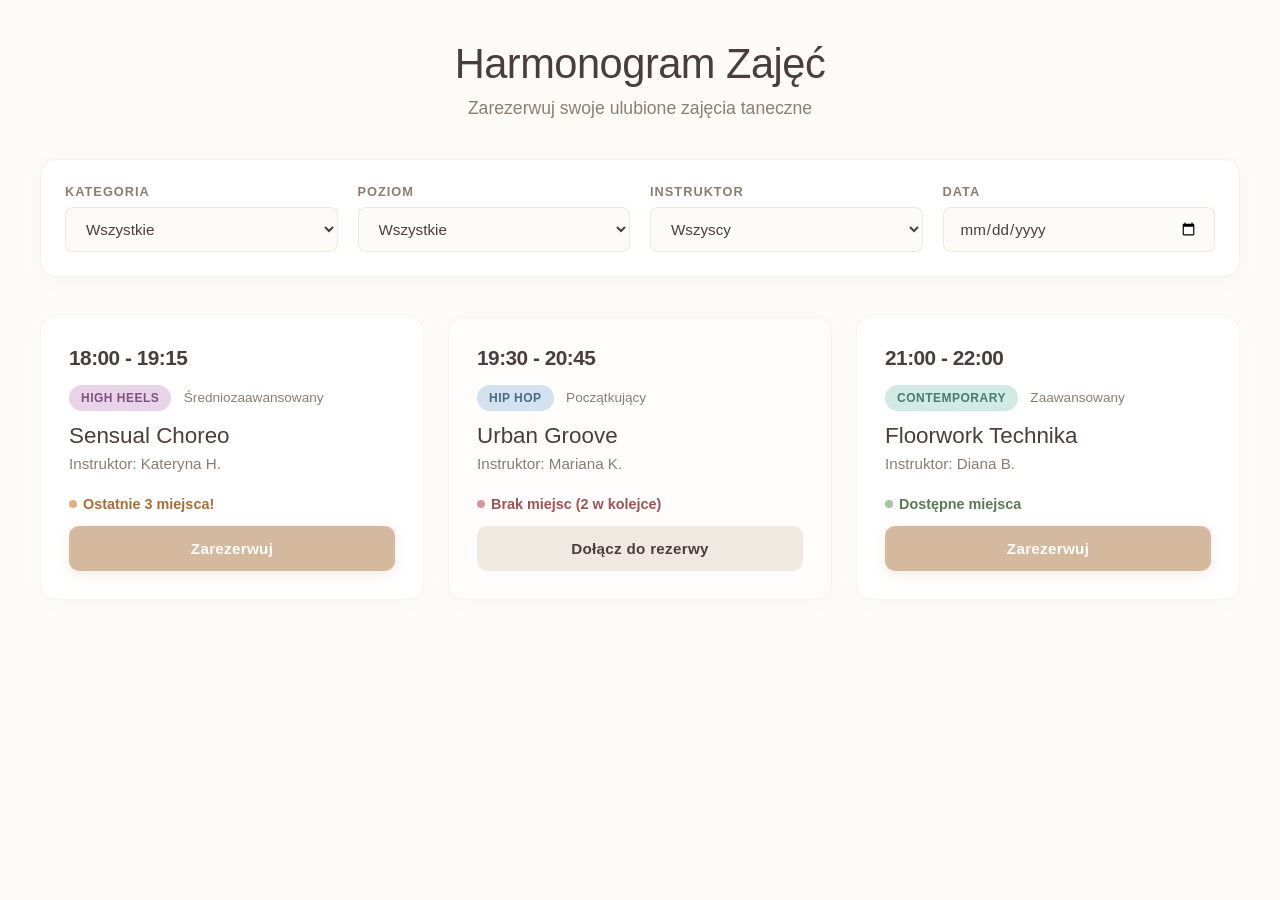
==== frontend/index.html @ f88805e5 "front" ====
<!DOCTYPE html>
<html lang="pl">

<head>
    <meta charset="UTF-8">
    <meta name="viewport" content="width=device-width, initial-scale=1.0">
    <title>Harmonogram Zajęć - Szkoła Tańca</title>
    <link rel="stylesheet" href="style.css">
</head>

<body>

    <div class="app-container">

        <header class="app-header">
            <h1>Harmonogram Zajęć</h1>
            <p>Zarezerwuj swoje ulubione zajęcia taneczne</p>
        </header>

        <section class="filters-section">
            <div class="filter-group">
                <label for="category">Kategoria</label>
                <select id="category">
                    <option value="">Wszystkie</option>
                    <option value="hiphop">Hip Hop</option>
                    <option value="heels">High Heels</option>
                    <option value="jazz">Modern Jazz</option>
                </select>
            </div>

            <div class="filter-group">
                <label for="level">Poziom</label>
                <select id="level">
                    <option value="">Wszystkie</option>
                    <option value="beg">Początkujący</option>
                    <option value="int">Średniozaawansowany</option>
                    <option value="adv">Zaawansowany</option>
                </select>
            </div>

            <div class="filter-group">
                <label for="instructor">Instruktor</label>
                <select id="instructor">
                    <option value="">Wszyscy</option>
                    <option value="1">Kateryna Hodyna</option>
                    <option value="2">Mariana Koliada</option>
                </select>
            </div>

            <div class="filter-group">
                <label for="date">Data</label>
                <input type="date" id="date">
            </div>
        </section>

        <main class="calendar-grid">

            <article class="dance-card">
                <div class="card-time">18:00 - 19:15</div>
                <div class="card-info">
                    <span class="badge badge-heels">High Heels</span>
                    <span class="level-text">Średniozaawansowany</span>
                    <h3>Sensual Choreo</h3>
                    <p class="instructor-name">Instruktor: Kateryna H.</p>
                </div>
                <div class="card-footer">
                    <div class="spots-status status-low">
                        Ostatnie 3 miejsca!
                    </div>
                    <button class="btn-primary">Zarezerwuj</button>
                </div>
            </article>

            <article class="dance-card card-full">
                <div class="card-time">19:30 - 20:45</div>
                <div class="card-info">
                    <span class="badge badge-hiphop">Hip Hop</span>
                    <span class="level-text">Początkujący</span>
                    <h3>Urban Groove</h3>
                    <p class="instructor-name">Instruktor: Mariana K.</p>
                </div>
                <div class="card-footer">
                    <div class="spots-status status-full">
                        Brak miejsc (2 w kolejce)
                    </div>
                    <button class="btn-secondary">Dołącz do rezerwy</button>
                </div>
            </article>

            <article class="dance-card">
                <div class="card-time">21:00 - 22:00</div>
                <div class="card-info">
                    <span class="badge badge-jazz">Contemporary</span>
                    <span class="level-text">Zaawansowany</span>
                    <h3>Floorwork Technika</h3>
                    <p class="instructor-name">Instruktor: Diana B.</p>
                </div>
                <div class="card-footer">
                    <div class="spots-status status-free">
                        Dostępne miejsca
                    </div>
                    <button class="btn-primary">Zarezerwuj</button>
                </div>
            </article>

        </main>
    </div>

</body>

</html>
---- frontend/style.css ----
/* RESET I ZMIENNE */
* {
    margin: 0;
    padding: 0;
    box-sizing: border-box;
    font-family: 'Segoe UI', Helvetica, Arial, sans-serif;
}

:root {
    --bg-color: #FDFBF7;
    /* М'який молочний фон */
    --card-bg: #FFFFFF;
    /* Білі картки */
    --primary-color: #D4B99E;
    /* Пастельний карамельно-бежевий */
    --primary-hover: #C5A88B;
    /* Темніший беж для ховеру */
    --secondary-bg: #EFE9E1;
    /* Світлий беж для елементів */
    --text-main: #4A3E3D;
    /* Темно-коричневий текст */
    --text-muted: #8A7E73;
    /* Приглушений коричнево-сірий */

    /* Кольори статусів у пастельних тонах */
    --status-free: #A8C3A0;
    /* Пастельний зелений */
    --status-low: #E0B083;
    /* Пастельний помаранчевий */
    --status-full: #D99696;
    /* Pale-рожевий/червоний */
}

body {
    background-color: var(--bg-color);
    color: var(--text-main);
    padding: 40px 20px;
    display: flex;
    justify-content: center;
    -webkit-font-smoothing: antialiased;
}

.app-container {
    width: 100%;
    max-width: 1200px;
}

/* NAGŁÓWEK */
.app-header {
    margin-bottom: 40px;
    text-align: center;
}

.app-header h1 {
    font-size: 2.6rem;
    font-weight: 400;
    letter-spacing: -0.5px;
    color: var(--text-main);
    margin-bottom: 10px;
}

.app-header p {
    color: var(--text-muted);
    font-size: 1.1rem;
}


.filters-section {
    background-color: var(--card-bg);
    padding: 24px;
    border-radius: 16px;
    display: flex;
    flex-wrap: wrap;
    gap: 20px;
    margin-bottom: 40px;
    box-shadow: 0 4px 20px rgba(74, 62, 61, 0.03);
    
    border: 1px solid rgba(212, 185, 158, 0.2);
}

.filter-group {
    flex: 1 1 220px;
    display: flex;
    flex-direction: column;
    gap: 8px;
}

.filter-group label {
    font-size: 0.8rem;
    font-weight: 600;
    color: var(--text-muted);
    text-transform: uppercase;
    letter-spacing: 1px;
}

.filter-group select,
.filter-group input {
    background-color: var(--bg-color);
    border: 1px solid rgba(212, 185, 158, 0.3);
    color: var(--text-main);
    padding: 12px 16px;
    border-radius: 8px;
    font-size: 0.95rem;
    outline: none;
    transition: all 0.2s ease;
}

.filter-group select:focus,
.filter-group input:focus {
    border-color: var(--primary-color);
    box-shadow: 0 0 0 3px rgba(212, 185, 158, 0.15);
}

/* SIATKA KALENDARZA */
.calendar-grid {
    display: grid;
    grid-template-columns: repeat(auto-fill, minmax(320px, 1fr));
    gap: 24px;
}

/* KARTA ZAJĘĆ */
.dance-card {
    background-color: var(--card-bg);
    border-radius: 16px;
    padding: 28px;
    display: flex;
    flex-direction: column;
    justify-content: space-between;
    min-height: 280px;
    box-shadow: 0 4px 24px rgba(74, 62, 61, 0.02);
    border: 1px solid rgba(212, 185, 158, 0.15);
    transition: transform 0.3s ease, box-shadow 0.3s ease;
}

.dance-card:hover {
    transform: translateY(-5px);
    box-shadow: 0 12px 30px rgba(74, 62, 61, 0.06);
}

.card-time {
    font-size: 1.3rem;
    font-weight: 600;
    color: var(--text-main);
    letter-spacing: -0.5px;
    margin-bottom: 15px;
}

.card-info h3 {
    font-size: 1.4rem;
    font-weight: 500;
    margin: 12px 0 6px 0;
    color: var(--text-main);
}

.instructor-name {
    color: var(--text-muted);
    font-size: 0.95rem;
}

.level-text {
    font-size: 0.85rem;
    color: var(--text-muted);
    margin-left: 8px;
    font-weight: 500;
}


.badge {
    padding: 6px 12px;
    border-radius: 20px;
    font-size: 0.75rem;
    font-weight: 600;
    text-transform: uppercase;
    letter-spacing: 0.5px;
    display: inline-block;
}

.badge-heels {
    background-color: #E8D3E8;
    color: #7D537D;
}

.badge-hiphop {
    background-color: #D3E2EE;
    color: #4A6B82;
}

.badge-jazz {
    background-color: #D1EAE4;
    color: #4A7A70;
}

.card-footer {
    margin-top: 24px;
    display: flex;
    flex-direction: column;
    gap: 14px;
}

.spots-status {
    font-size: 0.9rem;
    font-weight: 600;
    display: flex;
    align-items: center;
    gap: 6px;
}


.spots-status::before {
    content: "";
    display: inline-block;
    width: 8px;
    height: 8px;
    border-radius: 50%;
}

.status-free {
    color: #5B7A52;
}

.status-free::before {
    background-color: var(--status-free);
}

.status-low {
    color: #A86E36;
}

.status-low::before {
    background-color: var(--status-low);
}

.status-full {
    color: #9E5252;
}

.status-full::before {
    background-color: var(--status-full);
}


button {
    width: 100%;
    padding: 14px;
    border: none;
    border-radius: 10px;
    font-size: 0.95rem;
    font-weight: 600;
    cursor: pointer;
    transition: all 0.2s ease;
    letter-spacing: 0.3px;
}

.btn-primary {
    background-color: var(--primary-color);
    color: #FFFFFF;
    box-shadow: 0 4px 12px rgba(212, 185, 158, 0.3);
}

.btn-primary:hover {
    background-color: var(--primary-hover);
    transform: translateY(-1px);
}

.btn-secondary {
    background-color: var(--secondary-bg);
    color: var(--text-main);
}

.btn-secondary:hover {
    background-color: #E2DACF;
}


.card-full {
    background-color: rgba(255, 255, 255, 0.6);
}
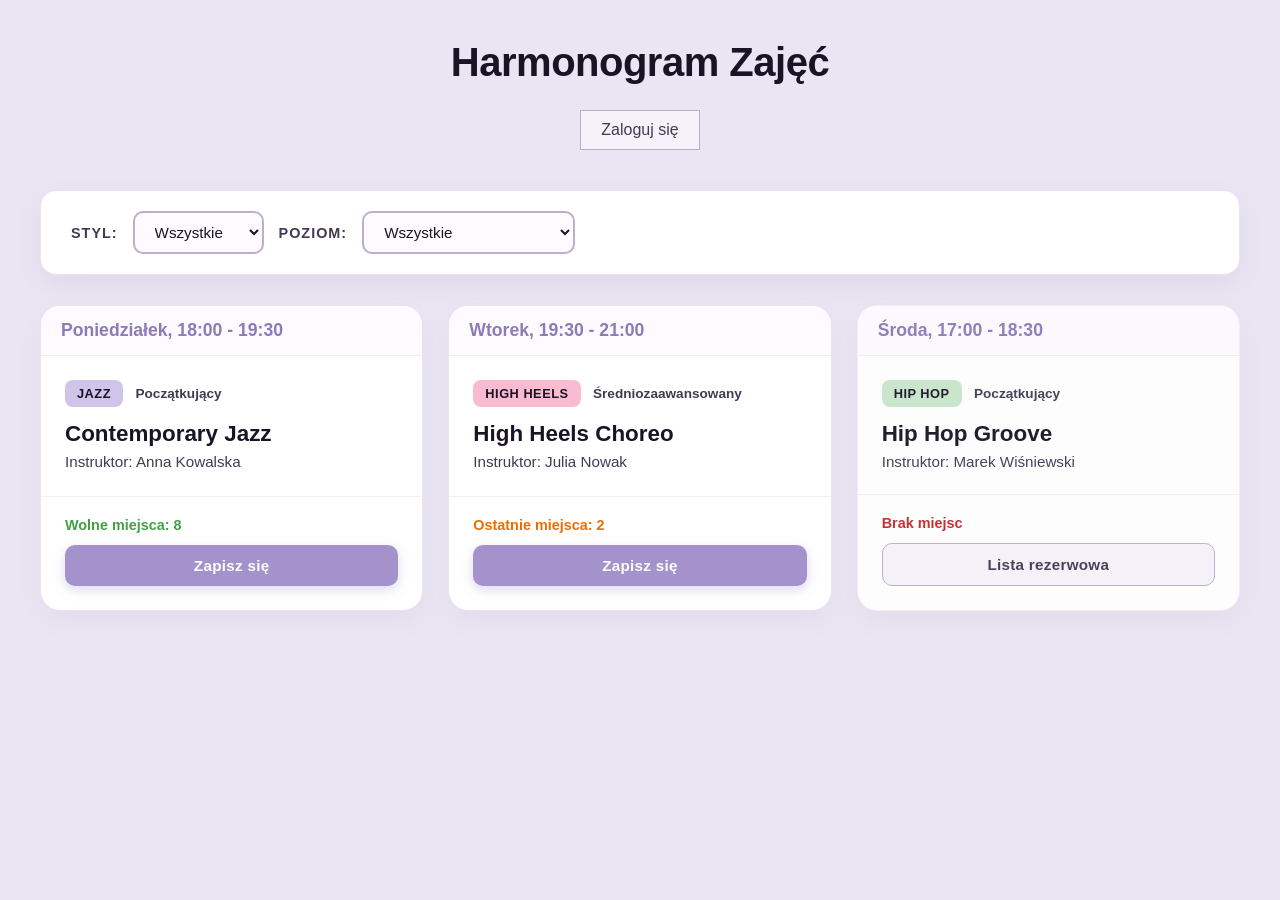
==== commit c5113ec1: "front" ====
--- a/frontend/index.html
+++ b/frontend/index.html
@@ -6,106 +6,143 @@
     <meta name="viewport" content="width=device-width, initial-scale=1.0">
     <title>Harmonogram Zajęć - Szkoła Tańca</title>
     <link rel="stylesheet" href="style.css">
+    <style>
+        .header-container {
+            display: flex;
+            flex-direction: column;
+            align-items: center;
+            gap: 15px;
+            margin-bottom: 40px;
+        }
+
+        #auth-nav {
+            display: flex;
+            align-items: center;
+            gap: 15px;
+        }
+
+        .user-welcome {
+            font-size: 1.05rem;
+            font-weight: 600;
+            color: var(--text-main);
+        }
+
+        #auth-nav .btn-secondary,
+        #auth-nav button {
+            width: auto;
+            display: inline-block;
+            padding: 10px 20px;
+            text-decoration: none;
+        }
+    </style>
 </head>
 
 <body>
 
-    <div class="app-container">
-
-        <header class="app-header">
-            <h1>Harmonogram Zajęć</h1>
-            <p>Zarezerwuj swoje ulubione zajęcia taneczne</p>
+    <div class="container">
+        <header class="header-container">
+            <div>
+                <h1>Harmonogram Zajęć</h1>
+            </div>
+            <div id="auth-nav">
+                <a href="login.html" class="btn-secondary">Zaloguj się</a>
+            </div>
         </header>
 
         <section class="filters-section">
-            <div class="filter-group">
-                <label for="category">Kategoria</label>
-                <select id="category">
-                    <option value="">Wszystkie</option>
-                    <option value="hiphop">Hip Hop</option>
-                    <option value="heels">High Heels</option>
-                    <option value="jazz">Modern Jazz</option>
-                </select>
+            <label for="style-filter">Styl:</label>
+            <select id="style-filter">
+                <option value="all">Wszystkie</option>
+                <option value="jazz">Jazz</option>
+                <option value="high-heels">High Heels</option>
+                <option value="hip-hop">Hip Hop</option>
+            </select>
+
+            <label for="level-filter">Poziom:</label>
+            <select id="level-filter">
+                <option value="all">Wszystkie</option>
+                <option value="poczatkujacy">Początkujący</option>
+                <option value="sredniozaawansowany">Średniozaawansowany</option>
+            </select>
+        </section>
+
+        <main class="calendar-grid" id="calendar-container">
+            <div class="dance-card">
+                <div class="card-time">Poniedziałek, 18:00 - 19:30</div>
+                <div class="card-info">
+                    <span class="badge badge-jazz">Jazz</span>
+                    <span class="level-text">Początkujący</span>
+                    <h3>Contemporary Jazz</h3>
+                    <p class="instructor-name">Instruktor: Anna Kowalska</p>
+                </div>
+                <div class="card-footer">
+                    <div class="spots-status status-free">Wolne miejsca: 8</div>
+                    <button class="btn-primary" onclick="bookClass(1)">Zapisz się</button>
+                </div>
             </div>
 
-            <div class="filter-group">
-                <label for="level">Poziom</label>
-                <select id="level">
-                    <option value="">Wszystkie</option>
-                    <option value="beg">Początkujący</option>
-                    <option value="int">Średniozaawansowany</option>
-                    <option value="adv">Zaawansowany</option>
-                </select>
-            </div>
-
-            <div class="filter-group">
-                <label for="instructor">Instruktor</label>
-                <select id="instructor">
-                    <option value="">Wszyscy</option>
-                    <option value="1">Kateryna Hodyna</option>
-                    <option value="2">Mariana Koliada</option>
-                </select>
-            </div>
-
-            <div class="filter-group">
-                <label for="date">Data</label>
-                <input type="date" id="date">
-            </div>
-        </section>
-
-        <main class="calendar-grid">
-
-            <article class="dance-card">
-                <div class="card-time">18:00 - 19:15</div>
+            <div class="dance-card">
+                <div class="card-time">Wtorek, 19:30 - 21:00</div>
                 <div class="card-info">
                     <span class="badge badge-heels">High Heels</span>
                     <span class="level-text">Średniozaawansowany</span>
-                    <h3>Sensual Choreo</h3>
-                    <p class="instructor-name">Instruktor: Kateryna H.</p>
+                    <h3>High Heels Choreo</h3>
+                    <p class="instructor-name">Instruktor: Julia Nowak</p>
                 </div>
                 <div class="card-footer">
-                    <div class="spots-status status-low">
-                        Ostatnie 3 miejsca!
-                    </div>
-                    <button class="btn-primary">Zarezerwuj</button>
+                    <div class="spots-status status-low">Ostatnie miejsca: 2</div>
+                    <button class="btn-primary" onclick="bookClass(2)">Zapisz się</button>
                 </div>
-            </article>
+            </div>
 
-            <article class="dance-card card-full">
-                <div class="card-time">19:30 - 20:45</div>
+            <div class="dance-card card-full">
+                <div class="card-time">Środa, 17:00 - 18:30</div>
                 <div class="card-info">
                     <span class="badge badge-hiphop">Hip Hop</span>
                     <span class="level-text">Początkujący</span>
-                    <h3>Urban Groove</h3>
-                    <p class="instructor-name">Instruktor: Mariana K.</p>
+                    <h3>Hip Hop Groove</h3>
+                    <p class="instructor-name">Instruktor: Marek Wiśniewski</p>
                 </div>
                 <div class="card-footer">
-                    <div class="spots-status status-full">
-                        Brak miejsc (2 w kolejce)
-                    </div>
-                    <button class="btn-secondary">Dołącz do rezerwy</button>
+                    <div class="spots-status status-full">Brak miejsc</div>
+                    <button class="btn-secondary" disabled>Lista rezerwowa</button>
                 </div>
-            </article>
-
-            <article class="dance-card">
-                <div class="card-time">21:00 - 22:00</div>
-                <div class="card-info">
-                    <span class="badge badge-jazz">Contemporary</span>
-                    <span class="level-text">Zaawansowany</span>
-                    <h3>Floorwork Technika</h3>
-                    <p class="instructor-name">Instruktor: Diana B.</p>
-                </div>
-                <div class="card-footer">
-                    <div class="spots-status status-free">
-                        Dostępne miejsca
-                    </div>
-                    <button class="btn-primary">Zarezerwuj</button>
-                </div>
-            </article>
-
+            </div>
         </main>
     </div>
 
+    <script>
+        document.addEventListener("DOMContentLoaded", function () {
+            const authNav = document.getElementById('auth-nav');
+            const userId = localStorage.getItem('userId');
+            const userName = localStorage.getItem('userName');
+
+            if (userId && userName) {
+                authNav.innerHTML = `
+                    <span class="user-welcome">Cześć, ${userName}! 👋</span>
+                    <button id="logout-btn" class="btn-secondary">Wyloguj się</button>
+                `;
+
+                document.getElementById('logout-btn').addEventListener('click', function () {
+                    localStorage.clear();
+                    window.location.reload();
+                });
+            }
+        });
+
+        function bookClass(classId) {
+            const userId = localStorage.getItem('userId');
+
+            if (!userId) {
+                alert('Aby zapisać się na zajęcia, musisz się zalogować!');
+                window.location.href = 'login.html';
+                return;
+            }
+
+            alert(`Wysyłanie rezerwacji dla użytkownika ID: ${userId} na zajęcia ID: ${classId}`);
+        }
+    </script>
+    <script src="script.js"></script>
 </body>
 
 </html>
--- a/frontend/style.css
+++ b/frontend/style.css
@@ -1,4 +1,21 @@
-/* RESET I ZMIENNE */
+:root {
+    --bg-color: #EAE5F3;
+    --card-bg: #FFFFFF;
+    --primary-color: #A392CC;
+    --primary-hover: #8D7AB8;
+    --text-main: #1A1326;
+    --text-muted: #433952;
+    --border-color: #BBAECF;
+
+    --badge-jazz: #D1C4E9;
+    --badge-heels: #F8BBD0;
+    --badge-hiphop: #C8E6C9;
+
+    --status-free: #43A047;
+    --status-low: #EF6C00;
+    --status-full: #C62828;
+}
+
 * {
     margin: 0;
     padding: 0;
@@ -6,246 +23,178 @@
     font-family: 'Segoe UI', Helvetica, Arial, sans-serif;
 }
 
-:root {
-    --bg-color: #FDFBF7;
-    /* М'який молочний фон */
-    --card-bg: #FFFFFF;
-    /* Білі картки */
-    --primary-color: #D4B99E;
-    /* Пастельний карамельно-бежевий */
-    --primary-hover: #C5A88B;
-    /* Темніший беж для ховеру */
-    --secondary-bg: #EFE9E1;
-    /* Світлий беж для елементів */
-    --text-main: #4A3E3D;
-    /* Темно-коричневий текст */
-    --text-muted: #8A7E73;
-    /* Приглушений коричнево-сірий */
-
-    /* Кольори статусів у пастельних тонах */
-    --status-free: #A8C3A0;
-    /* Пастельний зелений */
-    --status-low: #E0B083;
-    /* Пастельний помаранчевий */
-    --status-full: #D99696;
-    /* Pale-рожевий/червоний */
-}
-
 body {
     background-color: var(--bg-color);
     color: var(--text-main);
     padding: 40px 20px;
-    display: flex;
-    justify-content: center;
     -webkit-font-smoothing: antialiased;
 }
 
-.app-container {
-    width: 100%;
+.container {
     max-width: 1200px;
-}
-
-/* NAGŁÓWEK */
-.app-header {
+    margin: 0 auto;
+}
+
+header {
+    text-align: center;
     margin-bottom: 40px;
-    text-align: center;
-}
-
-.app-header h1 {
-    font-size: 2.6rem;
-    font-weight: 400;
+}
+
+header h1 {
+    font-size: 2.5rem;
+    font-weight: 600;
     letter-spacing: -0.5px;
-    color: var(--text-main);
     margin-bottom: 10px;
 }
-
-.app-header p {
-    color: var(--text-muted);
-    font-size: 1.1rem;
-}
-
 
 .filters-section {
     background-color: var(--card-bg);
-    padding: 24px;
+    padding: 20px 30px;
     border-radius: 16px;
+    box-shadow: 0 10px 30px rgba(26, 19, 38, 0.05);
+    border: 1.5px solid rgba(163, 146, 204, 0.25);
+    margin-bottom: 30px;
     display: flex;
-    flex-wrap: wrap;
-    gap: 20px;
-    margin-bottom: 40px;
-    box-shadow: 0 4px 20px rgba(74, 62, 61, 0.03);
-    
-    border: 1px solid rgba(212, 185, 158, 0.2);
-}
-
-.filter-group {
-    flex: 1 1 220px;
+    align-items: center;
+    gap: 15px;
+}
+
+.filters-section label {
+    font-size: 0.9rem;
+    font-weight: 700;
+    color: var(--text-muted);
+    text-transform: uppercase;
+    letter-spacing: 1px;
+}
+
+.filters-section select {
+    background-color: #FDFBFF;
+    border: 2px solid var(--border-color);
+    color: var(--text-main);
+    padding: 10px 16px;
+    border-radius: 10px;
+    font-size: 0.95rem;
+    font-weight: 500;
+    outline: none;
+    transition: all 0.25s ease;
+    cursor: pointer;
+}
+
+.filters-section select:focus {
+    border-color: var(--primary-color);
+    box-shadow: 0 0 0 3px rgba(163, 146, 204, 0.2);
+}
+
+.calendar-grid {
+    display: grid;
+    grid-template-columns: repeat(auto-fill, minmax(300px, 1fr));
+    gap: 25px;
+}
+
+.dance-card {
+    background-color: var(--card-bg);
+    border-radius: 20px;
+    border: 1.5px solid rgba(163, 146, 204, 0.25);
+    box-shadow: 0 10px 30px rgba(26, 19, 38, 0.04);
     display: flex;
     flex-direction: column;
-    gap: 8px;
-}
-
-.filter-group label {
+    overflow: hidden;
+    transition: transform 0.2s ease, box-shadow 0.2s ease;
+}
+
+.dance-card:hover {
+    transform: translateY(-4px);
+    box-shadow: 0 15px 35px rgba(26, 19, 38, 0.08);
+}
+
+.card-time {
+    background-color: #FDFBFF;
+    padding: 14px 20px;
+    font-weight: 700;
+    font-size: 1.1rem;
+    border-bottom: 1.5px solid rgba(163, 146, 204, 0.15);
+    color: var(--primary-hover);
+}
+
+.card-info {
+    padding: 24px;
+    flex-grow: 1;
+}
+
+.badge {
+    display: inline-block;
+    padding: 6px 12px;
+    border-radius: 8px;
     font-size: 0.8rem;
+    font-weight: 700;
+    text-transform: uppercase;
+    letter-spacing: 0.5px;
+    margin-right: 8px;
+    color: var(--text-main);
+}
+
+.badge-jazz {
+    background-color: var(--badge-jazz);
+}
+
+.badge-heels {
+    background-color: var(--badge-heels);
+}
+
+.badge-hiphop {
+    background-color: var(--badge-hiphop);
+}
+
+.level-text {
+    font-size: 0.85rem;
+    color: var(--text-muted);
     font-weight: 600;
-    color: var(--text-muted);
-    text-transform: uppercase;
-    letter-spacing: 1px;
-}
-
-.filter-group select,
-.filter-group input {
-    background-color: var(--bg-color);
-    border: 1px solid rgba(212, 185, 158, 0.3);
-    color: var(--text-main);
-    padding: 12px 16px;
-    border-radius: 8px;
+}
+
+.card-info h3 {
+    font-size: 1.4rem;
+    font-weight: 600;
+    margin: 14px 0 6px 0;
+}
+
+.instructor-name {
+    color: var(--text-muted);
     font-size: 0.95rem;
-    outline: none;
-    transition: all 0.2s ease;
-}
-
-.filter-group select:focus,
-.filter-group input:focus {
-    border-color: var(--primary-color);
-    box-shadow: 0 0 0 3px rgba(212, 185, 158, 0.15);
-}
-
-/* SIATKA KALENDARZA */
-.calendar-grid {
-    display: grid;
-    grid-template-columns: repeat(auto-fill, minmax(320px, 1fr));
-    gap: 24px;
-}
-
-/* KARTA ZAJĘĆ */
-.dance-card {
-    background-color: var(--card-bg);
-    border-radius: 16px;
-    padding: 28px;
+    font-weight: 500;
+}
+
+.card-footer {
+    padding: 20px 24px 24px 24px;
+    border-top: 1.5px solid rgba(163, 146, 204, 0.15);
     display: flex;
     flex-direction: column;
-    justify-content: space-between;
-    min-height: 280px;
-    box-shadow: 0 4px 24px rgba(74, 62, 61, 0.02);
-    border: 1px solid rgba(212, 185, 158, 0.15);
-    transition: transform 0.3s ease, box-shadow 0.3s ease;
-}
-
-.dance-card:hover {
-    transform: translateY(-5px);
-    box-shadow: 0 12px 30px rgba(74, 62, 61, 0.06);
-}
-
-.card-time {
-    font-size: 1.3rem;
-    font-weight: 600;
-    color: var(--text-main);
-    letter-spacing: -0.5px;
-    margin-bottom: 15px;
-}
-
-.card-info h3 {
-    font-size: 1.4rem;
-    font-weight: 500;
-    margin: 12px 0 6px 0;
-    color: var(--text-main);
-}
-
-.instructor-name {
-    color: var(--text-muted);
-    font-size: 0.95rem;
-}
-
-.level-text {
-    font-size: 0.85rem;
-    color: var(--text-muted);
-    margin-left: 8px;
-    font-weight: 500;
-}
-
-
-.badge {
-    padding: 6px 12px;
-    border-radius: 20px;
-    font-size: 0.75rem;
-    font-weight: 600;
-    text-transform: uppercase;
-    letter-spacing: 0.5px;
-    display: inline-block;
-}
-
-.badge-heels {
-    background-color: #E8D3E8;
-    color: #7D537D;
-}
-
-.badge-hiphop {
-    background-color: #D3E2EE;
-    color: #4A6B82;
-}
-
-.badge-jazz {
-    background-color: #D1EAE4;
-    color: #4A7A70;
-}
-
-.card-footer {
-    margin-top: 24px;
-    display: flex;
-    flex-direction: column;
-    gap: 14px;
+    gap: 12px;
 }
 
 .spots-status {
     font-size: 0.9rem;
-    font-weight: 600;
-    display: flex;
-    align-items: center;
-    gap: 6px;
-}
-
-
-.spots-status::before {
-    content: "";
-    display: inline-block;
-    width: 8px;
-    height: 8px;
-    border-radius: 50%;
+    font-weight: 700;
 }
 
 .status-free {
-    color: #5B7A52;
-}
-
-.status-free::before {
-    background-color: var(--status-free);
+    color: var(--status-free);
 }
 
 .status-low {
-    color: #A86E36;
-}
-
-.status-low::before {
-    background-color: var(--status-low);
+    color: var(--status-low);
 }
 
 .status-full {
-    color: #9E5252;
-}
-
-.status-full::before {
-    background-color: var(--status-full);
-}
-
+    color: var(--status-full);
+}
 
 button {
     width: 100%;
-    padding: 14px;
+    padding: 12px;
     border: none;
     border-radius: 10px;
     font-size: 0.95rem;
-    font-weight: 600;
+    font-weight: 700;
     cursor: pointer;
     transition: all 0.2s ease;
     letter-spacing: 0.3px;
@@ -254,24 +203,26 @@
 .btn-primary {
     background-color: var(--primary-color);
     color: #FFFFFF;
-    box-shadow: 0 4px 12px rgba(212, 185, 158, 0.3);
+    box-shadow: 0 4px 12px rgba(163, 146, 204, 0.35);
 }
 
 .btn-primary:hover {
     background-color: var(--primary-hover);
-    transform: translateY(-1px);
+    box-shadow: 0 6px 16px rgba(163, 146, 204, 0.45);
 }
 
 .btn-secondary {
-    background-color: var(--secondary-bg);
-    color: var(--text-main);
+    background-color: #F5F3F9;
+    color: var(--text-muted);
+    border: 1.5px solid var(--border-color);
 }
 
 .btn-secondary:hover {
-    background-color: #E2DACF;
-}
-
+    background-color: #EAE5F3;
+    color: var(--text-main);
+}
 
 .card-full {
-    background-color: rgba(255, 255, 255, 0.6);
+    border-color: rgba(163, 146, 204, 0.15);
+    opacity: 0.95;
 }
